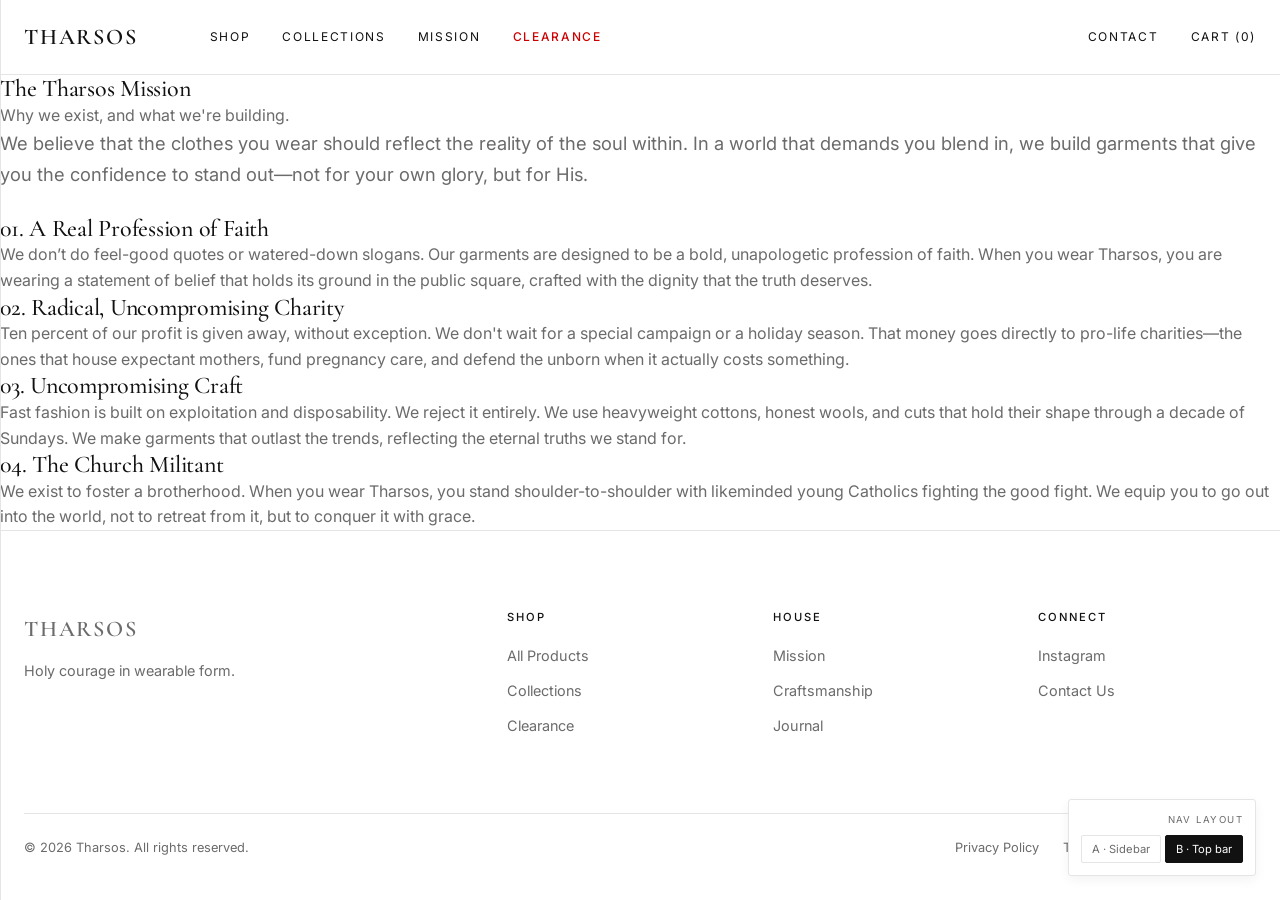
==== mission.html @ 46c60194 "Add mission.html with site mission content" ====
<!DOCTYPE html>
<html lang="en" data-layout="b">
<head>
  <meta charset="UTF-8">
  <meta name="viewport" content="width=device-width, initial-scale=1.0">
  <title>Our Mission — Tharsos</title>
  <meta name="description" content="Why we founded Tharsos: Real Catholic merch, radical charity, and uncompromising craft.">
  <link rel="preconnect" href="https://fonts.googleapis.com">
  <link rel="preconnect" href="https://fonts.gstatic.com" crossorigin>
  <link href="https://fonts.googleapis.com/css2?family=Cormorant+Garamond:ital,wght@0,400;0,500;0,600;1,400&family=Inter:wght@400;500&display=swap" rel="stylesheet">
  <link rel="stylesheet" href="style.css">
  <script>
    try {
      var saved = localStorage.getItem('layout');
      if (saved === 'a' || saved === 'b') document.documentElement.setAttribute('data-layout', saved);
    } catch (e) {}
  </script>
</head>
<body>

  <a href="#main" class="skip">Skip to content</a>

  <!-- HEADER -->
  <header class="header">
    <div class="header-inner">
      <button class="hamburger" id="hamburger" aria-label="Open navigation" aria-expanded="false" aria-controls="sidebar">
        <span></span><span></span><span></span>
      </button>

      <a href="index.html" class="wordmark">Tharsos</a>

      <nav class="topnav" aria-label="Primary">
        <a href="index.html#shop">Shop</a>
        <a href="#" class="wip-trigger">Collections</a>
        <a href="mission.html" class="active-nav">Mission</a>
        <a href="#" class="wip-trigger clearance">Clearance</a>
      </nav>

      <div class="header-right">
        <a href="#" class="wip-trigger">Contact</a>
        <a href="#" class="cart">Cart (<span id="cartCount">0</span>)</a>
      </div>
    </div>
  </header>

  <!-- OVERLAY & SIDEBAR -->
  <div class="overlay" id="overlay" aria-hidden="true"></div>
  <aside class="sidebar" id="sidebar" aria-hidden="true" aria-label="Site navigation">
    <div class="sidebar-head">
      <span class="wordmark">Tharsos</span>
      <button class="close" id="closeSidebar" aria-label="Close navigation">&times;</button>
    </div>
    <nav class="sidebar-nav" aria-label="Sidebar">
      <a href="index.html#shop">Shop</a>
      <a href="#" class="wip-trigger">Collections</a>
      <a href="mission.html">Mission</a>
      <a href="#" class="wip-trigger clearance">Clearance</a>
      <a href="#" class="wip-trigger">Contact</a>
    </nav>
    <p class="sidebar-tagline">Holy courage in wearable form. Garments for the Church Militant.</p>
  </aside>

  <!-- WIP BANNER -->
  <div class="wip-banner" id="wipBanner" aria-hidden="true">
    <div class="wip-content">
      <h2>Work in Progress</h2>
      <p>This section is currently under construction. Check back soon.</p>
      <button class="btn btn-ghost" id="closeWip">Return to site</button>
    </div>
  </div>

  <!-- MAIN CONTENT -->
  <main id="main">
    
    <!-- DISTINCT MISSION HERO -->
    <section class="mission-hero">
      <div class="mission-hero-inner">
        <h1 class="mission-title">The Tharsos Mission</h1>
        <p class="mission-subtitle">Why we exist, and what we're building.</p>
      </div>
    </section>

    <!-- VERTICAL VALUES FLOW -->
    <section class="mission-body">
      <div class="mission-content">
        
        <div class="mission-intro">
          <p class="lede">We believe that the clothes you wear should reflect the reality of the soul within. In a world that demands you blend in, we build garments that give you the confidence to stand out—not for your own glory, but for His.</p>
        </div>

        <div class="mission-item">
          <h2>01. A Real Profession of Faith</h2>
          <p>We don’t do feel-good quotes or watered-down slogans. Our garments are designed to be a bold, unapologetic profession of faith. When you wear Tharsos, you are wearing a statement of belief that holds its ground in the public square, crafted with the dignity that the truth deserves.</p>
        </div>

        <div class="mission-item">
          <h2>02. Radical, Uncompromising Charity</h2>
          <p>Ten percent of our profit is given away, without exception. We don't wait for a special campaign or a holiday season. That money goes directly to pro-life charities—the ones that house expectant mothers, fund pregnancy care, and defend the unborn when it actually costs something.</p>
        </div>

        <div class="mission-item">
          <h2>03. Uncompromising Craft</h2>
          <p>Fast fashion is built on exploitation and disposability. We reject it entirely. We use heavyweight cottons, honest wools, and cuts that hold their shape through a decade of Sundays. We make garments that outlast the trends, reflecting the eternal truths we stand for.</p>
        </div>

        <div class="mission-item">
          <h2>04. The Church Militant</h2>
          <p>We exist to foster a brotherhood. When you wear Tharsos, you stand shoulder-to-shoulder with likeminded young Catholics fighting the good fight. We equip you to go out into the world, not to retreat from it, but to conquer it with grace.</p>
        </div>

      </div>
    </section>

  </main>

  <!-- FOOTER -->
  <footer class="footer">
    <div class="footer-inner">
      <div class="footer-brand">
        <p class="wordmark">Tharsos</p>
        <p class="footer-tag">Holy courage in wearable form.</p>
      </div>
      <div>
        <h4>Shop</h4>
        <a href="index.html#shop">All Products</a>
        <a href="#" class="wip-trigger">Collections</a>
        <a href="#" class="wip-trigger clearance-text">Clearance</a>
      </div>
      <div>
        <h4>House</h4>
        <a href="mission.html">Mission</a>
        <a href="#" class="wip-trigger">Craftsmanship</a>
        <a href="#" class="wip-trigger">Journal</a>
      </div>
      <div>
        <h4>Connect</h4>
        <a href="#" class="wip-trigger">Instagram</a>
        <a href="#" class="wip-trigger">Contact Us</a>
      </div>
    </div>
    <div class="footer-bottom">
      <p>&copy; 2026 Tharsos. All rights reserved.</p>
      <div class="footer-legal">
        <a href="#" class="wip-trigger">Privacy Policy</a>
        <a href="#" class="wip-trigger">Terms of Service</a>
        <a href="#" class="wip-trigger">Impressum</a>
      </div>
    </div>
  </footer>

  <!-- LAYOUT TOGGLE -->
  <div class="toggle" role="group" aria-label="Preview navigation layout">
    <p class="toggle-label">Nav layout</p>
    <div class="toggle-btns">
      <button type="button" data-layout="a">A &middot; Sidebar</button>
      <button type="button" data-layout="b" class="active">B &middot; Top bar</button>
    </div>
  </div>

  <script src="script.js"></script>
</body>
</html>
---- style.css ----
/* =========================================================
   RESET + TOKENS
   ========================================================= */
*, *::before, *::after {
  box-sizing: border-box;
  margin: 0;
  padding: 0;
}

:root {
  --bg: #ffffff;
  --text: #111111;
  --muted: #6b6b6b;
  --border: #e5e5e5;
  --ph-bg: #f4f4f4;
  --ph-line: #d4d4d4;
  --red: #cc0000;
  --font-display: 'Cormorant Garamond', Georgia, serif;
  --font-body: 'Inter', -apple-system, BlinkMacSystemFont, 'Segoe UI', Roboto, sans-serif;
  --sidebar-width: 380px;
  --max-width: 1400px;
}

html {
  font-size: 16px;
  scroll-behavior: smooth;
}

body {
  font-family: var(--font-body);
  background: var(--bg);
  color: var(--text);
  line-height: 1.6;
  -webkit-font-smoothing: antialiased;
  overflow-x: hidden;
}

body.no-scroll {
  overflow: hidden;
}

a {
  color: inherit;
  text-decoration: none;
  transition: opacity 0.2s;
}
a:hover { opacity: 0.6; }

h1, h2, h3, h4 {
  font-family: var(--font-display);
  font-weight: 500;
  line-height: 1.15;
  letter-spacing: -0.01em;
}

p { color: var(--muted); }

.skip {
  position: absolute;
  top: -60px;
  left: 16px;
  background: #111;
  color: #fff;
  padding: 10px 16px;
  z-index: 999;
  transition: top 0.2s;
}
.skip:focus { top: 12px; }

/* =========================================================
   BUTTONS + UI
   ========================================================= */
.btn {
  display: inline-flex;
  align-items: center;
  justify-content: center;
  font-family: var(--font-body);
  font-size: 0.75rem;
  font-weight: 500;
  letter-spacing: 0.12em;
  text-transform: uppercase;
  padding: 14px 26px;
  border: 1px solid var(--text);
  background: transparent;
  color: var(--text);
  cursor: pointer;
  border-radius: 2px;
  transition: background 0.2s, color 0.2s;
}
.btn-solid {
  background: var(--text);
  color: var(--bg);
}
.btn-solid:hover {
  background: transparent;
  color: var(--text);
  opacity: 1;
}
.btn-ghost:hover {
  background: var(--text);
  color: var(--bg);
  opacity: 1;
}
.btn-full { width: 100%; }

.wordmark {
  font-family: var(--font-display);
  font-size: 1.4rem;
  font-weight: 600;
  letter-spacing: 0.08em;
  text-transform: uppercase;
}

.eyebrow {
  font-size: 0.7rem;
  letter-spacing: 0.22em;
  text-transform: uppercase;
  color: var(--muted);
  margin-bottom: 20px;
}

.clearance {
  color: var(--red) !important;
  font-weight: 500;
}
.clearance-text {
  color: var(--red);
}

/* =========================================================
   IMAGE PLACEHOLDERS
   ========================================================= */
.img-ph {
  position: relative;
  background-color: var(--ph-bg);
  border: 1px solid var(--ph-line);
  display: flex;
  align-items: center;
  justify-content: center;
  overflow: hidden;
  border-radius: 2px;
}
.img-ph::before {
  content: "";
  position: absolute;
  inset: 0;
  background-image:
    linear-gradient(to top right, transparent calc(50% - 1px), var(--ph-line) calc(50% - 1px), var(--ph-line) calc(50% + 1px), transparent calc(50% + 1px)),
    linear-gradient(to top left, transparent calc(50% - 1px), var(--ph-line) calc(50% - 1px), var(--ph-line) calc(50% + 1px), transparent calc(50% + 1px));
  pointer-events: none;
}
.img-ph span {
  position: relative;
  z-index: 1;
  background: var(--ph-bg);
  padding: 4px 10px;
  font-size: 0.7rem;
  letter-spacing: 0.18em;
  text-transform: uppercase;
  color: #999;
}
.img-ph-product {
  aspect-ratio: 3 / 4;
  width: 100%;
  margin-bottom: 22px;
}

/* =========================================================
   HEADER
   ========================================================= */
.header {
  position: sticky;
  top: 0;
  z-index: 50;
  background: rgba(255, 255, 255, 0.95);
  backdrop-filter: blur(8px);
  border-bottom: 1px solid var(--border);
}
.header-inner {
  max-width: var(--max-width);
  margin: 0 auto;
  height: 74px;
  padding: 0 24px;
  display: flex;
  align-items: center;
  gap: 24px;
}

.hamburger {
  display: flex;
  flex-direction: column;
  justify-content: space-between;
  width: 22px;
  height: 14px;
  background: none;
  border: none;
  cursor: pointer;
  padding: 0;
}
.hamburger span {
  display: block;
  height: 1px;
  width: 100%;
  background: var(--text);
  transition: transform 0.25s, opacity 0.25s;
}
.hamburger[aria-expanded="true"] span:nth-child(1) { transform: translateY(6.5px) rotate(45deg); }
.hamburger[aria-expanded="true"] span:nth-child(2) { opacity: 0; }
.hamburger[aria-expanded="true"] span:nth-child(3) { transform: translateY(-6.5px) rotate(-45deg); }

.topnav {
  display: none;
  gap: 32px;
  margin-left: 48px;
}
.topnav a {
  font-size: 0.75rem;
  letter-spacing: 0.14em;
  text-transform: uppercase;
}

.header-right {
  margin-left: auto;
  display: flex;
  align-items: center;
  gap: 32px;
}
.header-right a {
  font-size: 0.75rem;
  letter-spacing: 0.14em;
  text-transform: uppercase;
}

/* =========================================================
   SIDEBAR
   ========================================================= */
.overlay {
  position: fixed;
  inset: 0;
  background: rgba(0, 0, 0, 0.45);
  z-index: 90;
  opacity: 0;
  visibility: hidden;
  transition: opacity 0.3s ease, visibility 0.3s ease;
}
.overlay.open {
  opacity: 1;
  visibility: visible;
}

.sidebar {
  position: fixed;
  top: 0;
  left: 0;
  width: 100%;
  max-width: var(--sidebar-width);
  height: 100vh;
  background: var(--bg);
  z-index: 100;
  display: flex;
  flex-direction: column;
  padding: 32px 28px;
  transform: translateX(-100%);
  transition: transform 0.35s cubic-bezier(0.4, 0, 0.2, 1);
  box-shadow: 1px 0 0 var(--border);
}
.sidebar.open {
  transform: translateX(0);
}
.sidebar-head {
  display: flex;
  align-items: center;
  justify-content: space-between;
  margin-bottom: 56px;
}
.close {
  background: none;
  border: none;
  font-size: 2rem;
  line-height: 1;
  cursor: pointer;
  color: var(--text);
  padding: 0 4px;
}
.sidebar-nav {
  display: flex;
  flex-direction: column;
  gap: 22px;
}
.sidebar-nav a {
  font-family: var(--font-display);
  font-size: 1.9rem;
  font-weight: 500;
  text-transform: uppercase;
  letter-spacing: 0.02em;
  line-height: 1.1;
}
.sidebar-tagline {
  margin-top: auto;
  padding-top: 28px;
  border-top: 1px solid var(--border);
  font-size: 0.85rem;
  color: var(--muted);
}

/* =========================================================
   HERO / DICTIONARY
   ========================================================= */
.hero {
  max-width: var(--max-width);
  margin: 0 auto;
  padding: 100px 24px;
  display: flex;
  flex-direction: column;
  gap: 64px;
  align-items: center;
  text-align: center;
}
.hero-definition {
  max-width: 800px;
}
.brand-title {
  font-size: 5rem;
  letter-spacing: 0.05em;
  margin-bottom: 16px;
  text-transform: uppercase;
}
.dict-entry {
  font-family: var(--font-display);
  font-size: 1.25rem;
  color: var(--muted);
}
.dict-pronounce {
  font-family: var(--font-body);
  font-size: 0.85rem;
  letter-spacing: 0.05em;
  margin-bottom: 8px;
}
.dict-meaning {
  font-size: 1.4rem;
  color: var(--text);
  font-style: italic;
}
.hero-copy {
  max-width: 700px;
}
.lede {
  font-size: 1.15rem;
  line-height: 1.7;
  margin-bottom: 24px;
}

/* =========================================================
   VALUES GRID
   ========================================================= */
.values {
  background: #fafafa;
  border-top: 1px solid var(--border);
  border-bottom: 1px solid var(--border);
  padding: 100px 24px;
}
.values-grid {
  max-width: var(--max-width);
  margin: 0 auto;
  display: grid;
  grid-template-columns: 1fr;
  gap: 48px;
}
.value-card {
  border-top: 2px solid var(--text);
  padding-top: 24px;
}
.value-num {
  display: block;
  font-family: var(--font-body);
  font-size: 0.7rem;
  letter-spacing: 0.15em;
  color: var(--muted);
  margin-bottom: 12px;
}
.value-card h3 {
  font-size: 1.5rem;
  margin-bottom: 12px;
}
.value-card p {
  font-size: 0.95rem;
  line-height: 1.6;
}

/* =========================================================
   SHOP PREVIEW
   ========================================================= */
.shop {
  max-width: var(--max-width);
  margin: 0 auto;
  padding: 100px 24px;
}
.section-head {
  margin-bottom: 64px;
  text-align: center;
}
.section-head h2 {
  font-size: 2.5rem;
}
.grid {
  display: grid;
  grid-template-columns: 1fr;
  gap: 48px;
}
.product h3 {
  font-size: 1.3rem;
  margin-bottom: 8px;
}
.product .desc {
  font-size: 0.9rem;
  margin-bottom: 14px;
}
.product .price {
  font-size: 0.95rem;
  font-weight: 500;
  color: var(--text);
  margin-bottom: 18px;
}

/* =========================================================
   WIP BANNER
   ========================================================= */
.wip-banner {
  position: fixed;
  inset: 0;
  background: var(--bg);
  z-index: 300;
  display: flex;
  align-items: center;
  justify-content: center;
  opacity: 0;
  visibility: hidden;
  transition: opacity 0.3s, visibility 0.3s;
}
.wip-banner.open {
  opacity: 1;
  visibility: visible;
}
.wip-content {
  text-align: center;
  max-width: 500px;
  padding: 24px;
}
.wip-content h2 {
  font-size: 3rem;
  margin-bottom: 16px;
}
.wip-content p {
  font-size: 1.1rem;
  margin-bottom: 32px;
}

/* =========================================================
   FOOTER
   ========================================================= */
.footer {
  border-top: 1px solid var(--border);
  padding: 80px 24px 40px;
}
.footer-inner {
  max-width: var(--max-width);
  margin: 0 auto;
  display: grid;
  grid-template-columns: 1fr;
  gap: 48px;
  margin-bottom: 64px;
}
.footer h4 {
  font-family: var(--font-body);
  font-size: 0.7rem;
  font-weight: 500;
  letter-spacing: 0.18em;
  text-transform: uppercase;
  margin-bottom: 20px;
  color: var(--text);
}
.footer-inner a {
  display: block;
  font-size: 0.9rem;
  color: var(--muted);
  margin-bottom: 12px;
}
.footer-tag {
  font-size: 0.9rem;
  margin-top: 12px;
  max-width: 280px;
}
.footer-bottom {
  max-width: var(--max-width);
  margin: 0 auto;
  padding-top: 24px;
  border-top: 1px solid var(--border);
  display: flex;
  flex-direction: column;
  gap: 20px;
  font-size: 0.8rem;
  color: var(--muted);
}
.footer-legal {
  display: flex;
  flex-wrap: wrap;
  gap: 24px;
}

/* =========================================================
   LAYOUT TOGGLE
   ========================================================= */
.toggle {
  position: fixed;
  bottom: 24px;
  right: 24px;
  z-index: 200;
  background: var(--bg);
  border: 1px solid var(--border);
  border-radius: 3px;
  padding: 12px;
  display: flex;
  flex-direction: column;
  gap: 8px;
  align-items: flex-end;
  box-shadow: 0 4px 12px rgba(0,0,0,0.05);
}
.toggle-label {
  font-size: 0.6rem;
  letter-spacing: 0.15em;
  text-transform: uppercase;
  color: var(--muted);
  margin: 0;
}
.toggle-btns {
  display: flex;
  gap: 4px;
}
.toggle-btns button {
  font-family: var(--font-body);
  font-size: 0.7rem;
  padding: 6px 10px;
  background: transparent;
  border: 1px solid var(--border);
  color: var(--muted);
  cursor: pointer;
  border-radius: 2px;
  transition: all 0.2s;
}
.toggle-btns button.active {
  background: var(--text);
  color: var(--bg);
  border-color: var(--text);
}
.toggle-btns button:hover:not(.active) {
  border-color: var(--text);
  color: var(--text);
}

/* =========================================================
   LAYOUT A vs B (NAVIGATION BEHAVIOR)
   ========================================================= */
.hamburger { display: flex; }
.topnav { display: none; }

/* Layout B on desktop: Show top nav, hide hamburger */
@media (min-width: 768px) {
  html[data-layout="b"] .hamburger { display: none; }
  html[data-layout="b"] .topnav { display: flex; }
  html[data-layout="b"] .header-inner { justify-content: flex-start; }
}

/* Layout A on desktop: Hamburger remains visible */
@media (min-width: 768px) {
  html[data-layout="a"] .header-inner { justify-content: space-between; }
  html[data-layout="a"] .topnav { display: none; }
  html[data-layout="a"] .hamburger { display: flex; }
}

/* =========================================================
   RESPONSIVE
   ========================================================= */
@media (min-width: 768px) {
  .brand-title { font-size: 7rem; }
  .dict-meaning { font-size: 1.8rem; }
  
  .values-grid {
    grid-template-columns: 1fr 1fr;
    gap: 64px;
  }
  
  .grid {
    grid-template-columns: repeat(3, 1fr);
  }
  
  .footer-inner {
    grid-template-columns: 2fr 1fr 1fr 1fr;
  }
  .footer-bottom {
    flex-direction: row;
    justify-content: space-between;
    align-items: center;
  }
}

@media (min-width: 1024px) {
  .sidebar { max-width: 25vw; }
  .brand-title { font-size: 9rem; }
  .hero { padding: 140px 24px; }
}
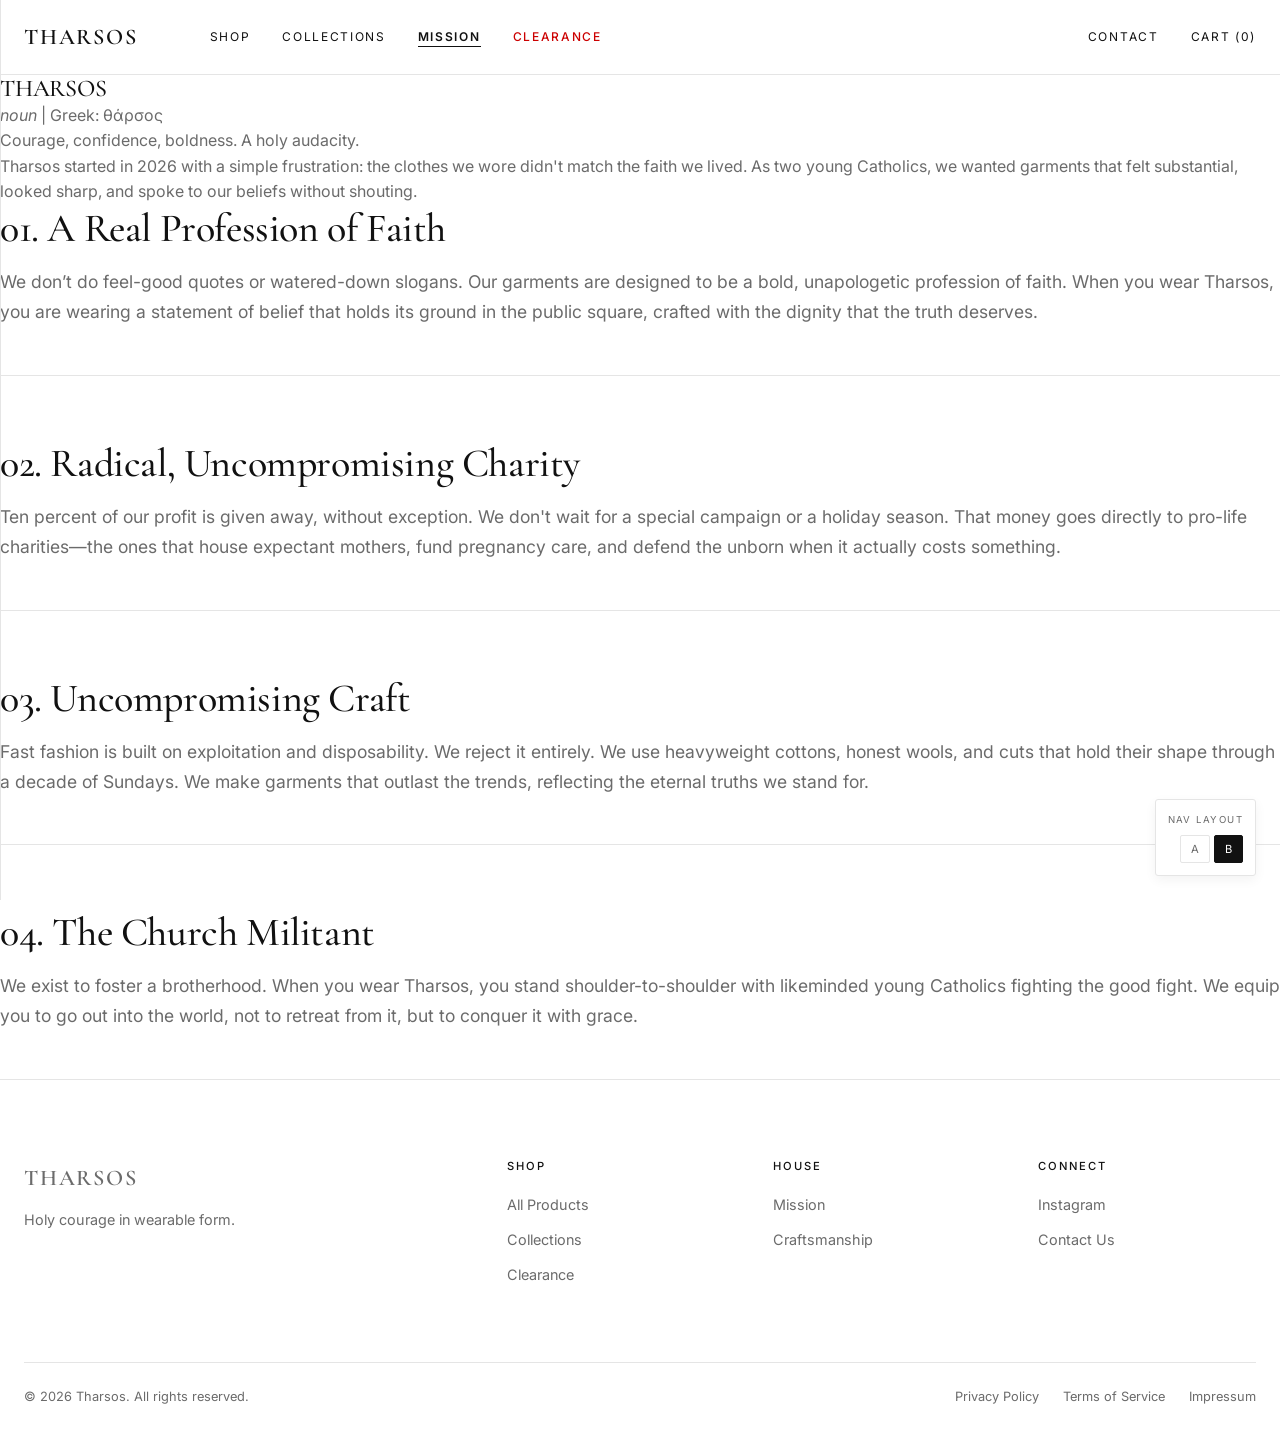
==== commit 9f9ebd5a: "Update mission.html for consistency and clarity" ====
--- a/mission.html
+++ b/mission.html
@@ -3,8 +3,7 @@
 <head>
   <meta charset="UTF-8">
   <meta name="viewport" content="width=device-width, initial-scale=1.0">
-  <title>Our Mission — Tharsos</title>
-  <meta name="description" content="Why we founded Tharsos: Real Catholic merch, radical charity, and uncompromising craft.">
+  <title>Mission — Tharsos</title>
   <link rel="preconnect" href="https://fonts.googleapis.com">
   <link rel="preconnect" href="https://fonts.gstatic.com" crossorigin>
   <link href="https://fonts.googleapis.com/css2?family=Cormorant+Garamond:ital,wght@0,400;0,500;0,600;1,400&family=Inter:wght@400;500&display=swap" rel="stylesheet">
@@ -18,76 +17,62 @@
 </head>
 <body>
 
-  <a href="#main" class="skip">Skip to content</a>
-
   <!-- HEADER -->
   <header class="header">
     <div class="header-inner">
-      <button class="hamburger" id="hamburger" aria-label="Open navigation" aria-expanded="false" aria-controls="sidebar">
+      <button class="hamburger" id="hamburger" aria-label="Open navigation" aria-expanded="false">
         <span></span><span></span><span></span>
       </button>
+      <a href="index.html" class="wordmark">THARSOS</a>
 
-      <a href="index.html" class="wordmark">Tharsos</a>
-
-      <nav class="topnav" aria-label="Primary">
-        <a href="index.html#shop">Shop</a>
-        <a href="#" class="wip-trigger">Collections</a>
-        <a href="mission.html" class="active-nav">Mission</a>
-        <a href="#" class="wip-trigger clearance">Clearance</a>
+      <nav class="topnav">
+        <a href="index.html">SHOP</a>
+        <a href="#" class="wip-trigger">COLLECTIONS</a>
+        <a href="mission.html" class="active-nav">MISSION</a>
+        <a href="#" class="wip-trigger clearance">CLEARANCE</a>
       </nav>
 
       <div class="header-right">
-        <a href="#" class="wip-trigger">Contact</a>
-        <a href="#" class="cart">Cart (<span id="cartCount">0</span>)</a>
+        <a href="#" class="wip-trigger">CONTACT</a>
+        <a href="#" class="cart">CART (0)</a>
       </div>
     </div>
   </header>
 
-  <!-- OVERLAY & SIDEBAR -->
-  <div class="overlay" id="overlay" aria-hidden="true"></div>
-  <aside class="sidebar" id="sidebar" aria-hidden="true" aria-label="Site navigation">
+  <!-- SIDEBAR -->
+  <div class="overlay" id="overlay"></div>
+  <aside class="sidebar" id="sidebar">
     <div class="sidebar-head">
-      <span class="wordmark">Tharsos</span>
-      <button class="close" id="closeSidebar" aria-label="Close navigation">&times;</button>
+      <span class="wordmark">THARSOS</span>
+      <button class="close" id="closeSidebar">&times;</button>
     </div>
-    <nav class="sidebar-nav" aria-label="Sidebar">
-      <a href="index.html#shop">Shop</a>
-      <a href="#" class="wip-trigger">Collections</a>
-      <a href="mission.html">Mission</a>
-      <a href="#" class="wip-trigger clearance">Clearance</a>
-      <a href="#" class="wip-trigger">Contact</a>
+    <nav class="sidebar-nav">
+      <a href="index.html">SHOP</a>
+      <a href="#" class="wip-trigger">COLLECTIONS</a>
+      <a href="mission.html">MISSION</a>
+      <a href="#" class="wip-trigger clearance">CLEARANCE</a>
+      <a href="#" class="wip-trigger">CONTACT</a>
     </nav>
-    <p class="sidebar-tagline">Holy courage in wearable form. Garments for the Church Militant.</p>
   </aside>
 
-  <!-- WIP BANNER -->
-  <div class="wip-banner" id="wipBanner" aria-hidden="true">
-    <div class="wip-content">
-      <h2>Work in Progress</h2>
-      <p>This section is currently under construction. Check back soon.</p>
-      <button class="btn btn-ghost" id="closeWip">Return to site</button>
-    </div>
-  </div>
-
   <!-- MAIN CONTENT -->
-  <main id="main">
-    
-    <!-- DISTINCT MISSION HERO -->
-    <section class="mission-hero">
-      <div class="mission-hero-inner">
-        <h1 class="mission-title">The Tharsos Mission</h1>
-        <p class="mission-subtitle">Why we exist, and what we're building.</p>
+  <main>
+    <!-- THE BLUE NOUN BANNER -->
+    <section class="noun-banner">
+      <h1 class="noun-title">THARSOS</h1>
+      <div class="noun-definition">
+        <p class="noun-grammar"><em>noun</em> | Greek: θάρσος</p>
+        <p class="noun-meaning">Courage, confidence, boldness. A holy audacity.</p>
       </div>
     </section>
 
-    <!-- VERTICAL VALUES FLOW -->
-    <section class="mission-body">
-      <div class="mission-content">
-        
-        <div class="mission-intro">
-          <p class="lede">We believe that the clothes you wear should reflect the reality of the soul within. In a world that demands you blend in, we build garments that give you the confidence to stand out—not for your own glory, but for His.</p>
-        </div>
+    <!-- MISSION CONTENT (Stacked) -->
+    <section class="mission-content-wrapper">
+      <div class="mission-intro">
+        <p>Tharsos started in 2026 with a simple frustration: the clothes we wore didn't match the faith we lived. As two young Catholics, we wanted garments that felt substantial, looked sharp, and spoke to our beliefs without shouting.</p>
+      </div>
 
+      <div class="mission-grid">
         <div class="mission-item">
           <h2>01. A Real Profession of Faith</h2>
           <p>We don’t do feel-good quotes or watered-down slogans. Our garments are designed to be a bold, unapologetic profession of faith. When you wear Tharsos, you are wearing a statement of belief that holds its ground in the public square, crafted with the dignity that the truth deserves.</p>
@@ -107,33 +92,30 @@
           <h2>04. The Church Militant</h2>
           <p>We exist to foster a brotherhood. When you wear Tharsos, you stand shoulder-to-shoulder with likeminded young Catholics fighting the good fight. We equip you to go out into the world, not to retreat from it, but to conquer it with grace.</p>
         </div>
-
       </div>
     </section>
-
   </main>
 
   <!-- FOOTER -->
   <footer class="footer">
     <div class="footer-inner">
       <div class="footer-brand">
-        <p class="wordmark">Tharsos</p>
+        <p class="wordmark">THARSOS</p>
         <p class="footer-tag">Holy courage in wearable form.</p>
       </div>
       <div>
-        <h4>Shop</h4>
-        <a href="index.html#shop">All Products</a>
+        <h4>SHOP</h4>
+        <a href="index.html">All Products</a>
         <a href="#" class="wip-trigger">Collections</a>
         <a href="#" class="wip-trigger clearance-text">Clearance</a>
       </div>
       <div>
-        <h4>House</h4>
+        <h4>HOUSE</h4>
         <a href="mission.html">Mission</a>
         <a href="#" class="wip-trigger">Craftsmanship</a>
-        <a href="#" class="wip-trigger">Journal</a>
       </div>
       <div>
-        <h4>Connect</h4>
+        <h4>CONNECT</h4>
         <a href="#" class="wip-trigger">Instagram</a>
         <a href="#" class="wip-trigger">Contact Us</a>
       </div>
@@ -148,12 +130,21 @@
     </div>
   </footer>
 
+  <!-- WIP BANNER -->
+  <div class="wip-banner" id="wipBanner">
+    <div class="wip-content">
+      <h2>Work in Progress</h2>
+      <p>This section is currently under construction. Check back soon.</p>
+      <button class="btn btn-ghost" id="closeWip">Return to site</button>
+    </div>
+  </div>
+
   <!-- LAYOUT TOGGLE -->
-  <div class="toggle" role="group" aria-label="Preview navigation layout">
+  <div class="toggle">
     <p class="toggle-label">Nav layout</p>
     <div class="toggle-btns">
-      <button type="button" data-layout="a">A &middot; Sidebar</button>
-      <button type="button" data-layout="b" class="active">B &middot; Top bar</button>
+      <button type="button" data-layout="a">A</button>
+      <button type="button" data-layout="b">B</button>
     </div>
   </div>
 
--- a/style.css
+++ b/style.css
@@ -15,6 +15,7 @@
   --ph-bg: #f4f4f4;
   --ph-line: #d4d4d4;
   --red: #cc0000;
+  --navy: #1a2b4c; /* Distinct Mission Color */
   --font-display: 'Cormorant Garamond', Georgia, serif;
   --font-body: 'Inter', -apple-system, BlinkMacSystemFont, 'Segoe UI', Roboto, sans-serif;
   --sidebar-width: 380px;
@@ -127,6 +128,11 @@
   color: var(--red);
 }
 
+.active-nav {
+  font-weight: 600;
+  border-bottom: 1px solid var(--text);
+}
+
 /* =========================================================
    IMAGE PLACEHOLDERS
    ========================================================= */
@@ -172,8 +178,7 @@
   position: sticky;
   top: 0;
   z-index: 50;
-  background: rgba(255, 255, 255, 0.95);
-  backdrop-filter: blur(8px);
+  background: rgba(255, 255, 255, 0.98);
   border-bottom: 1px solid var(--border);
 }
 .header-inner {
@@ -243,10 +248,7 @@
   visibility: hidden;
   transition: opacity 0.3s ease, visibility 0.3s ease;
 }
-.overlay.open {
-  opacity: 1;
-  visibility: visible;
-}
+.overlay.open { opacity: 1; visibility: visible; }
 
 .sidebar {
   position: fixed;
@@ -264,9 +266,7 @@
   transition: transform 0.35s cubic-bezier(0.4, 0, 0.2, 1);
   box-shadow: 1px 0 0 var(--border);
 }
-.sidebar.open {
-  transform: translateX(0);
-}
+.sidebar.open { transform: translateX(0); }
 .sidebar-head {
   display: flex;
   align-items: center;
@@ -304,7 +304,7 @@
 }
 
 /* =========================================================
-   HERO / DICTIONARY
+   HERO (HOME PAGE)
    ========================================================= */
 .hero {
   max-width: var(--max-width);
@@ -316,9 +316,7 @@
   align-items: center;
   text-align: center;
 }
-.hero-definition {
-  max-width: 800px;
-}
+.hero-definition { max-width: 800px; }
 .brand-title {
   font-size: 5rem;
   letter-spacing: 0.05em;
@@ -341,9 +339,7 @@
   color: var(--text);
   font-style: italic;
 }
-.hero-copy {
-  max-width: 700px;
-}
+.hero-copy { max-width: 700px; }
 .lede {
   font-size: 1.15rem;
   line-height: 1.7;
@@ -351,40 +347,62 @@
 }
 
 /* =========================================================
-   VALUES GRID
-   ========================================================= */
-.values {
-  background: #fafafa;
-  border-top: 1px solid var(--border);
+   MISSION PAGE (DISTINCT)
+   ========================================================= */
+.mission-hero {
+  background-color: var(--navy);
+  color: #fff;
+  padding: 120px 24px 100px; /* Tall block as requested */
+  text-align: center;
+  display: flex;
+  justify-content: center;
+  align-items: center;
+}
+.mission-hero-inner {
+  max-width: 800px;
+}
+.mission-title {
+  font-size: 4rem;
+  color: #fff;
+  margin-bottom: 16px;
+}
+.mission-subtitle {
+  font-size: 1.2rem;
+  color: rgba(255, 255, 255, 0.7);
+  letter-spacing: 0.05em;
+  text-transform: uppercase;
+  font-size: 0.85rem;
+}
+
+.mission-body {
+  max-width: 800px;
+  margin: 0 auto;
+  padding: 100px 24px;
+}
+.mission-intro .lede {
+  font-size: 1.35rem;
+  color: var(--text);
+  line-height: 1.6;
+  margin-bottom: 64px;
+  text-align: center;
+}
+
+.mission-item {
+  margin-bottom: 64px;
+  padding-bottom: 48px;
   border-bottom: 1px solid var(--border);
-  padding: 100px 24px;
-}
-.values-grid {
-  max-width: var(--max-width);
-  margin: 0 auto;
-  display: grid;
-  grid-template-columns: 1fr;
-  gap: 48px;
-}
-.value-card {
-  border-top: 2px solid var(--text);
-  padding-top: 24px;
-}
-.value-num {
-  display: block;
-  font-family: var(--font-body);
-  font-size: 0.7rem;
-  letter-spacing: 0.15em;
-  color: var(--muted);
-  margin-bottom: 12px;
-}
-.value-card h3 {
-  font-size: 1.5rem;
-  margin-bottom: 12px;
-}
-.value-card p {
-  font-size: 0.95rem;
-  line-height: 1.6;
+}
+.mission-item:last-child {
+  border-bottom: none;
+  margin-bottom: 0;
+}
+.mission-item h2 {
+  font-size: 2rem;
+  margin-bottom: 16px;
+}
+.mission-item p {
+  font-size: 1.1rem;
+  line-height: 1.7;
 }
 
 /* =========================================================
@@ -399,9 +417,7 @@
   margin-bottom: 64px;
   text-align: center;
 }
-.section-head h2 {
-  font-size: 2.5rem;
-}
+.section-head h2 { font-size: 2.5rem; }
 .grid {
   display: grid;
   grid-template-columns: 1fr;
@@ -437,23 +453,14 @@
   visibility: hidden;
   transition: opacity 0.3s, visibility 0.3s;
 }
-.wip-banner.open {
-  opacity: 1;
-  visibility: visible;
-}
+.wip-banner.open { opacity: 1; visibility: visible; }
 .wip-content {
   text-align: center;
   max-width: 500px;
   padding: 24px;
 }
-.wip-content h2 {
-  font-size: 3rem;
-  margin-bottom: 16px;
-}
-.wip-content p {
-  font-size: 1.1rem;
-  margin-bottom: 32px;
-}
+.wip-content h2 { font-size: 3rem; margin-bottom: 16px; }
+.wip-content p { font-size: 1.1rem; margin-bottom: 32px; }
 
 /* =========================================================
    FOOTER
@@ -501,11 +508,7 @@
   font-size: 0.8rem;
   color: var(--muted);
 }
-.footer-legal {
-  display: flex;
-  flex-wrap: wrap;
-  gap: 24px;
-}
+.footer-legal { display: flex; flex-wrap: wrap; gap: 24px; }
 
 /* =========================================================
    LAYOUT TOGGLE
@@ -532,10 +535,7 @@
   color: var(--muted);
   margin: 0;
 }
-.toggle-btns {
-  display: flex;
-  gap: 4px;
-}
+.toggle-btns { display: flex; gap: 4px; }
 .toggle-btns button {
   font-family: var(--font-body);
   font-size: 0.7rem;
@@ -563,15 +563,10 @@
 .hamburger { display: flex; }
 .topnav { display: none; }
 
-/* Layout B on desktop: Show top nav, hide hamburger */
 @media (min-width: 768px) {
   html[data-layout="b"] .hamburger { display: none; }
   html[data-layout="b"] .topnav { display: flex; }
   html[data-layout="b"] .header-inner { justify-content: flex-start; }
-}
-
-/* Layout A on desktop: Hamburger remains visible */
-@media (min-width: 768px) {
   html[data-layout="a"] .header-inner { justify-content: space-between; }
   html[data-layout="a"] .topnav { display: none; }
   html[data-layout="a"] .hamburger { display: flex; }
@@ -583,28 +578,18 @@
 @media (min-width: 768px) {
   .brand-title { font-size: 7rem; }
   .dict-meaning { font-size: 1.8rem; }
+  .grid { grid-template-columns: repeat(3, 1fr); }
+  .footer-inner { grid-template-columns: 2fr 1fr 1fr 1fr; }
+  .footer-bottom { flex-direction: row; justify-content: space-between; align-items: center; }
   
-  .values-grid {
-    grid-template-columns: 1fr 1fr;
-    gap: 64px;
-  }
-  
-  .grid {
-    grid-template-columns: repeat(3, 1fr);
-  }
-  
-  .footer-inner {
-    grid-template-columns: 2fr 1fr 1fr 1fr;
-  }
-  .footer-bottom {
-    flex-direction: row;
-    justify-content: space-between;
-    align-items: center;
-  }
+  .mission-title { font-size: 5.5rem; }
+  .mission-item h2 { font-size: 2.5rem; }
 }
 
 @media (min-width: 1024px) {
   .sidebar { max-width: 25vw; }
   .brand-title { font-size: 9rem; }
   .hero { padding: 140px 24px; }
-}
+  .mission-hero { padding: 160px 24px 140px; }
+  .mission-title { font-size: 6.5rem; }
+}
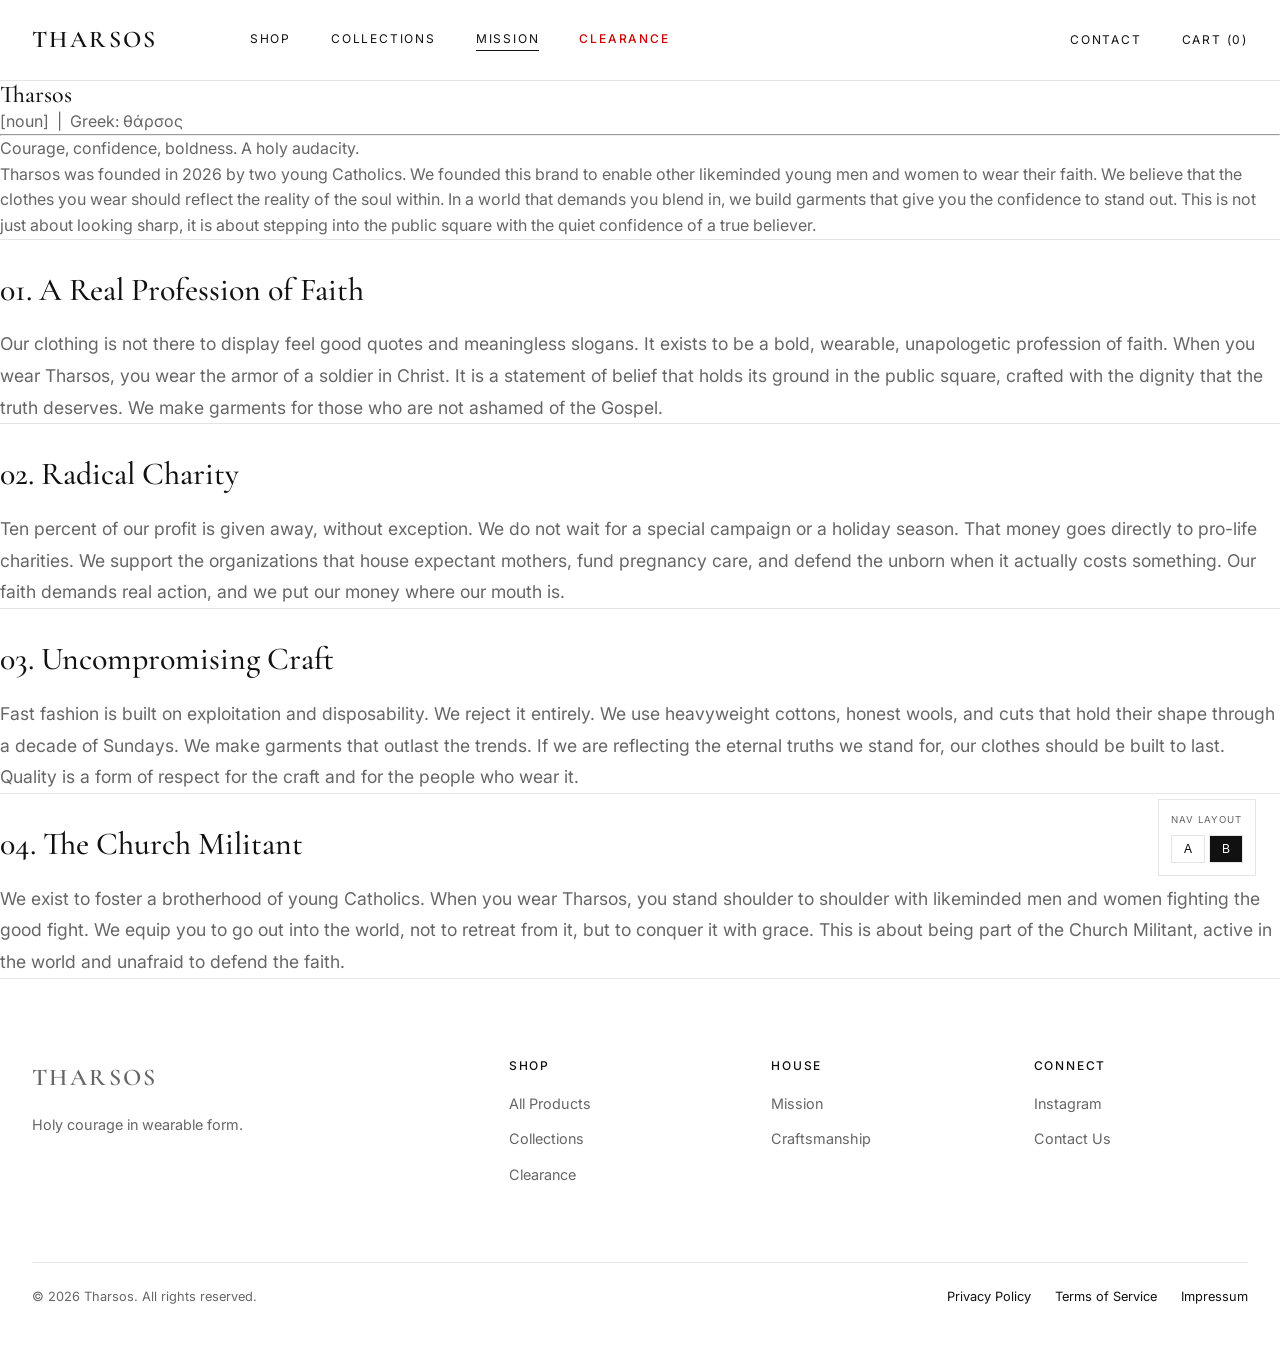
==== commit 09b7ef54: "Revise mission section and update stylesheet link Updated mission content and improved wording for c" ====
--- a/mission.html
+++ b/mission.html
@@ -7,7 +7,9 @@
   <link rel="preconnect" href="https://fonts.googleapis.com">
   <link rel="preconnect" href="https://fonts.gstatic.com" crossorigin>
   <link href="https://fonts.googleapis.com/css2?family=Cormorant+Garamond:ital,wght@0,400;0,500;0,600;1,400&family=Inter:wght@400;500&display=swap" rel="stylesheet">
-  <link rel="stylesheet" href="style.css">
+  
+  <link rel="stylesheet" href="style.css?v=3">
+  
   <script>
     try {
       var saved = localStorage.getItem('layout');
@@ -20,7 +22,7 @@
   <!-- HEADER -->
   <header class="header">
     <div class="header-inner">
-      <button class="hamburger" id="hamburger" aria-label="Open navigation" aria-expanded="false">
+      <button class="hamburger" id="hamburger" aria-label="Open navigation">
         <span></span><span></span><span></span>
       </button>
       <a href="index.html" class="wordmark">THARSOS</a>
@@ -57,41 +59,45 @@
 
   <!-- MAIN CONTENT -->
   <main>
-    <!-- THE BLUE NOUN BANNER -->
-    <section class="noun-banner">
-      <h1 class="noun-title">THARSOS</h1>
-      <div class="noun-definition">
-        <p class="noun-grammar"><em>noun</em> | Greek: θάρσος</p>
-        <p class="noun-meaning">Courage, confidence, boldness. A holy audacity.</p>
+    
+    <!-- THE DICTIONARY BANNER -->
+    <section class="dictionary-banner">
+      <div class="dict-inner">
+        <h1 class="dict-word">Tharsos</h1>
+        <p class="dict-pronounce">[noun] &nbsp;|&nbsp; Greek: θάρσος</p>
+        <hr class="dict-line">
+        <p class="dict-definition">Courage, confidence, boldness. A holy audacity.</p>
       </div>
     </section>
 
-    <!-- MISSION CONTENT (Stacked) -->
-    <section class="mission-content-wrapper">
-      <div class="mission-intro">
-        <p>Tharsos started in 2026 with a simple frustration: the clothes we wore didn't match the faith we lived. As two young Catholics, we wanted garments that felt substantial, looked sharp, and spoke to our beliefs without shouting.</p>
-      </div>
+    <!-- MISSION CONTENT -->
+    <section class="mission-text">
+      <div class="mission-inner">
+        
+        <p class="mission-intro">
+          Tharsos was founded in 2026 by two young Catholics. We founded this brand to enable other likeminded young men and women to wear their faith. We believe that the clothes you wear should reflect the reality of the soul within. In a world that demands you blend in, we build garments that give you the confidence to stand out. This is not just about looking sharp, it is about stepping into the public square with the quiet confidence of a true believer.
+        </p>
 
-      <div class="mission-grid">
         <div class="mission-item">
           <h2>01. A Real Profession of Faith</h2>
-          <p>We don’t do feel-good quotes or watered-down slogans. Our garments are designed to be a bold, unapologetic profession of faith. When you wear Tharsos, you are wearing a statement of belief that holds its ground in the public square, crafted with the dignity that the truth deserves.</p>
+          <p>Our clothing is not there to display feel good quotes and meaningless slogans. It exists to be a bold, wearable, unapologetic profession of faith. When you wear Tharsos, you wear the armor of a soldier in Christ. It is a statement of belief that holds its ground in the public square, crafted with the dignity that the truth deserves. We make garments for those who are not ashamed of the Gospel.</p>
         </div>
 
         <div class="mission-item">
-          <h2>02. Radical, Uncompromising Charity</h2>
-          <p>Ten percent of our profit is given away, without exception. We don't wait for a special campaign or a holiday season. That money goes directly to pro-life charities—the ones that house expectant mothers, fund pregnancy care, and defend the unborn when it actually costs something.</p>
+          <h2>02. Radical Charity</h2>
+          <p>Ten percent of our profit is given away, without exception. We do not wait for a special campaign or a holiday season. That money goes directly to pro-life charities. We support the organizations that house expectant mothers, fund pregnancy care, and defend the unborn when it actually costs something. Our faith demands real action, and we put our money where our mouth is.</p>
         </div>
 
         <div class="mission-item">
           <h2>03. Uncompromising Craft</h2>
-          <p>Fast fashion is built on exploitation and disposability. We reject it entirely. We use heavyweight cottons, honest wools, and cuts that hold their shape through a decade of Sundays. We make garments that outlast the trends, reflecting the eternal truths we stand for.</p>
+          <p>Fast fashion is built on exploitation and disposability. We reject it entirely. We use heavyweight cottons, honest wools, and cuts that hold their shape through a decade of Sundays. We make garments that outlast the trends. If we are reflecting the eternal truths we stand for, our clothes should be built to last. Quality is a form of respect for the craft and for the people who wear it.</p>
         </div>
 
         <div class="mission-item">
           <h2>04. The Church Militant</h2>
-          <p>We exist to foster a brotherhood. When you wear Tharsos, you stand shoulder-to-shoulder with likeminded young Catholics fighting the good fight. We equip you to go out into the world, not to retreat from it, but to conquer it with grace.</p>
+          <p>We exist to foster a brotherhood of young Catholics. When you wear Tharsos, you stand shoulder to shoulder with likeminded men and women fighting the good fight. We equip you to go out into the world, not to retreat from it, but to conquer it with grace. This is about being part of the Church Militant, active in the world and unafraid to defend the faith.</p>
         </div>
+
       </div>
     </section>
   </main>
--- a/style.css
+++ b/style.css
@@ -1,5 +1,5 @@
 /* =========================================================
-   RESET + TOKENS
+   RESET + VARIABLES
    ========================================================= */
 *, *::before, *::after {
   box-sizing: border-box;
@@ -10,21 +10,15 @@
 :root {
   --bg: #ffffff;
   --text: #111111;
-  --muted: #6b6b6b;
+  --muted: #666666;
   --border: #e5e5e5;
-  --ph-bg: #f4f4f4;
-  --ph-line: #d4d4d4;
-  --red: #cc0000;
-  --navy: #1a2b4c; /* Distinct Mission Color */
+  --ph-bg: #f0f0f0;
+  --ph-line: #d0d0d0;
+  --red: #c00;
+  --navy: #14213d; /* The distinct mission color */
   --font-display: 'Cormorant Garamond', Georgia, serif;
-  --font-body: 'Inter', -apple-system, BlinkMacSystemFont, 'Segoe UI', Roboto, sans-serif;
-  --sidebar-width: 380px;
+  --font-body: 'Inter', -apple-system, BlinkMacSystemFont, sans-serif;
   --max-width: 1400px;
-}
-
-html {
-  font-size: 16px;
-  scroll-behavior: smooth;
 }
 
 body {
@@ -36,40 +30,21 @@
   overflow-x: hidden;
 }
 
-body.no-scroll {
-  overflow: hidden;
-}
-
-a {
-  color: inherit;
-  text-decoration: none;
-  transition: opacity 0.2s;
-}
-a:hover { opacity: 0.6; }
+body.no-scroll { overflow: hidden; }
+
+a { color: inherit; text-decoration: none; transition: opacity 0.2s; }
+a:hover { opacity: 0.7; }
 
 h1, h2, h3, h4 {
   font-family: var(--font-display);
   font-weight: 500;
   line-height: 1.15;
-  letter-spacing: -0.01em;
 }
 
 p { color: var(--muted); }
 
-.skip {
-  position: absolute;
-  top: -60px;
-  left: 16px;
-  background: #111;
-  color: #fff;
-  padding: 10px 16px;
-  z-index: 999;
-  transition: top 0.2s;
-}
-.skip:focus { top: 12px; }
-
-/* =========================================================
-   BUTTONS + UI
+/* =========================================================
+   BUTTONS & UTILS
    ========================================================= */
 .btn {
   display: inline-flex;
@@ -78,63 +53,36 @@
   font-family: var(--font-body);
   font-size: 0.75rem;
   font-weight: 500;
-  letter-spacing: 0.12em;
+  letter-spacing: 0.15em;
   text-transform: uppercase;
-  padding: 14px 26px;
+  padding: 16px 32px;
   border: 1px solid var(--text);
   background: transparent;
   color: var(--text);
   cursor: pointer;
-  border-radius: 2px;
-  transition: background 0.2s, color 0.2s;
-}
-.btn-solid {
-  background: var(--text);
-  color: var(--bg);
-}
-.btn-solid:hover {
-  background: transparent;
-  color: var(--text);
-  opacity: 1;
-}
-.btn-ghost:hover {
-  background: var(--text);
-  color: var(--bg);
-  opacity: 1;
-}
+  border-radius: 0;
+  transition: all 0.2s;
+}
+.btn-solid { background: var(--text); color: #fff; }
+.btn-solid:hover { background: #333; }
+.btn-ghost { border-color: var(--border); color: var(--text); }
+.btn-ghost:hover { border-color: var(--text); }
 .btn-full { width: 100%; }
 
 .wordmark {
   font-family: var(--font-display);
-  font-size: 1.4rem;
+  font-size: 1.5rem;
   font-weight: 600;
-  letter-spacing: 0.08em;
+  letter-spacing: 0.1em;
   text-transform: uppercase;
 }
 
-.eyebrow {
-  font-size: 0.7rem;
-  letter-spacing: 0.22em;
-  text-transform: uppercase;
-  color: var(--muted);
-  margin-bottom: 20px;
-}
-
-.clearance {
-  color: var(--red) !important;
-  font-weight: 500;
-}
-.clearance-text {
-  color: var(--red);
-}
-
-.active-nav {
-  font-weight: 600;
-  border-bottom: 1px solid var(--text);
-}
-
-/* =========================================================
-   IMAGE PLACEHOLDERS
+.clearance { color: var(--red) !important; font-weight: 500; }
+.clearance-text { color: var(--red); }
+.active-nav { border-bottom: 1px solid var(--text); padding-bottom: 2px; }
+
+/* =========================================================
+   IMAGE PLACEHOLDERS (The "X" pattern)
    ========================================================= */
 .img-ph {
   position: relative;
@@ -144,7 +92,6 @@
   align-items: center;
   justify-content: center;
   overflow: hidden;
-  border-radius: 2px;
 }
 .img-ph::before {
   content: "";
@@ -159,17 +106,13 @@
   position: relative;
   z-index: 1;
   background: var(--ph-bg);
-  padding: 4px 10px;
-  font-size: 0.7rem;
-  letter-spacing: 0.18em;
+  padding: 6px 12px;
+  font-size: 0.75rem;
+  letter-spacing: 0.15em;
   text-transform: uppercase;
-  color: #999;
-}
-.img-ph-product {
-  aspect-ratio: 3 / 4;
-  width: 100%;
-  margin-bottom: 22px;
-}
+  color: #888;
+}
+.img-ph-product { aspect-ratio: 3 / 4; width: 100%; margin-bottom: 24px; }
 
 /* =========================================================
    HEADER
@@ -178,418 +121,240 @@
   position: sticky;
   top: 0;
   z-index: 50;
-  background: rgba(255, 255, 255, 0.98);
+  background: var(--bg);
   border-bottom: 1px solid var(--border);
 }
 .header-inner {
   max-width: var(--max-width);
   margin: 0 auto;
-  height: 74px;
-  padding: 0 24px;
-  display: flex;
-  align-items: center;
-  gap: 24px;
+  height: 80px;
+  padding: 0 32px;
+  display: flex;
+  align-items: center;
+  gap: 32px;
 }
 
 .hamburger {
   display: flex;
   flex-direction: column;
   justify-content: space-between;
-  width: 22px;
-  height: 14px;
+  width: 24px;
+  height: 16px;
   background: none;
   border: none;
   cursor: pointer;
-  padding: 0;
-}
-.hamburger span {
-  display: block;
-  height: 1px;
+}
+.hamburger span { display: block; height: 1px; width: 100%; background: var(--text); }
+
+.topnav { display: none; gap: 40px; margin-left: 60px; }
+.topnav a { font-size: 0.75rem; letter-spacing: 0.15em; text-transform: uppercase; }
+
+.header-right { margin-left: auto; display: flex; align-items: center; gap: 40px; }
+.header-right a { font-size: 0.75rem; letter-spacing: 0.15em; text-transform: uppercase; }
+
+/* =========================================================
+   SIDEBAR
+   ========================================================= */
+.overlay {
+  position: fixed; inset: 0; background: rgba(0,0,0,0.5); z-index: 90;
+  opacity: 0; visibility: hidden; transition: all 0.3s;
+}
+.overlay.open { opacity: 1; visibility: visible; }
+
+.sidebar {
+  position: fixed; top: 0; left: 0; width: 100%; max-width: 400px; height: 100vh;
+  background: var(--bg); z-index: 100; padding: 40px 32px;
+  transform: translateX(-100%); transition: transform 0.4s cubic-bezier(0.4, 0, 0.2, 1);
+  display: flex; flex-direction: column;
+}
+.sidebar.open { transform: translateX(0); }
+.sidebar-head { display: flex; justify-content: space-between; align-items: center; margin-bottom: 60px; }
+.close { background: none; border: none; font-size: 2.5rem; cursor: pointer; }
+.sidebar-nav { display: flex; flex-direction: column; gap: 24px; }
+.sidebar-nav a { font-family: var(--font-display); font-size: 2.5rem; text-transform: uppercase; }
+
+/* =========================================================
+   SHOP PAGE - HERO BANNER
+   ========================================================= */
+.shop-hero {
+  position: relative;
   width: 100%;
-  background: var(--text);
-  transition: transform 0.25s, opacity 0.25s;
-}
-.hamburger[aria-expanded="true"] span:nth-child(1) { transform: translateY(6.5px) rotate(45deg); }
-.hamburger[aria-expanded="true"] span:nth-child(2) { opacity: 0; }
-.hamburger[aria-expanded="true"] span:nth-child(3) { transform: translateY(-6.5px) rotate(-45deg); }
-
-.topnav {
-  display: none;
-  gap: 32px;
-  margin-left: 48px;
-}
-.topnav a {
-  font-size: 0.75rem;
-  letter-spacing: 0.14em;
-  text-transform: uppercase;
-}
-
-.header-right {
-  margin-left: auto;
-  display: flex;
-  align-items: center;
-  gap: 32px;
-}
-.header-right a {
-  font-size: 0.75rem;
-  letter-spacing: 0.14em;
-  text-transform: uppercase;
-}
-
-/* =========================================================
-   SIDEBAR
-   ========================================================= */
-.overlay {
-  position: fixed;
+  height: 70vh; /* Massive visual block */
+  min-height: 500px;
+  display: flex;
+  align-items: center;
+}
+.shop-hero-bg {
+  position: absolute;
   inset: 0;
-  background: rgba(0, 0, 0, 0.45);
-  z-index: 90;
-  opacity: 0;
-  visibility: hidden;
-  transition: opacity 0.3s ease, visibility 0.3s ease;
-}
-.overlay.open { opacity: 1; visibility: visible; }
-
-.sidebar {
-  position: fixed;
-  top: 0;
-  left: 0;
-  width: 100%;
-  max-width: var(--sidebar-width);
-  height: 100vh;
-  background: var(--bg);
-  z-index: 100;
-  display: flex;
-  flex-direction: column;
-  padding: 32px 28px;
-  transform: translateX(-100%);
-  transition: transform 0.35s cubic-bezier(0.4, 0, 0.2, 1);
-  box-shadow: 1px 0 0 var(--border);
-}
-.sidebar.open { transform: translateX(0); }
-.sidebar-head {
-  display: flex;
-  align-items: center;
-  justify-content: space-between;
-  margin-bottom: 56px;
-}
-.close {
-  background: none;
+  z-index: 1;
   border: none;
-  font-size: 2rem;
-  line-height: 1;
-  cursor: pointer;
-  color: var(--text);
-  padding: 0 4px;
-}
-.sidebar-nav {
-  display: flex;
-  flex-direction: column;
-  gap: 22px;
-}
-.sidebar-nav a {
-  font-family: var(--font-display);
-  font-size: 1.9rem;
-  font-weight: 500;
-  text-transform: uppercase;
-  letter-spacing: 0.02em;
-  line-height: 1.1;
-}
-.sidebar-tagline {
-  margin-top: auto;
-  padding-top: 28px;
-  border-top: 1px solid var(--border);
-  font-size: 0.85rem;
-  color: var(--muted);
-}
-
-/* =========================================================
-   HERO (HOME PAGE)
-   ========================================================= */
-.hero {
+}
+.shop-hero-content {
+  position: relative;
+  z-index: 2;
   max-width: var(--max-width);
   margin: 0 auto;
-  padding: 100px 24px;
+  width: 100%;
+  padding: 0 32px;
+}
+.shop-hero-content h1 {
+  font-size: 4rem;
+  margin-bottom: 16px;
+  text-shadow: 0 2px 10px rgba(255,255,255,0.8);
+}
+.shop-hero-content p {
+  font-size: 1.2rem;
+  color: var(--text);
+  margin-bottom: 32px;
+}
+
+/* =========================================================
+   BESTSELLERS GRID
+   ========================================================= */
+.bestsellers {
+  max-width: var(--max-width);
+  margin: 0 auto;
+  padding: 100px 32px;
+}
+.section-head { margin-bottom: 48px; text-align: center; }
+.section-head h2 { font-size: 2.5rem; }
+.grid { display: grid; grid-template-columns: 1fr; gap: 48px; }
+
+.product h3 { font-size: 1.2rem; margin-bottom: 8px; text-transform: uppercase; letter-spacing: 0.05em; font-family: var(--font-body); font-weight: 500; }
+.product .desc { font-size: 0.9rem; margin-bottom: 12px; }
+.product .price { font-size: 1rem; font-weight: 500; color: var(--text); margin-bottom: 20px; }
+
+/* =========================================================
+   MISSION PAGE - NOUN BANNER (THE BLUE BLOCK)
+   ========================================================= */
+.noun-banner {
+  background-color: var(--navy);
+  color: #ffffff;
+  width: 100%;
+  padding: 120px 32px;
+  text-align: center;
   display: flex;
   flex-direction: column;
-  gap: 64px;
-  align-items: center;
+  align-items: center;
+  justify-content: center;
+}
+.noun-title {
+  font-size: 6rem;
+  letter-spacing: 0.1em;
+  margin-bottom: 24px;
+  line-height: 1;
+  color: #fff;
+}
+.noun-grammar {
+  font-family: var(--font-body);
+  font-size: 0.9rem;
+  letter-spacing: 0.1em;
+  color: rgba(255,255,255,0.7);
+  margin-bottom: 12px;
+}
+.noun-meaning {
+  font-family: var(--font-display);
+  font-size: 2rem;
+  font-style: italic;
+  color: #fff;
+}
+
+/* MISSION PAGE - CONTENT */
+.mission-content-wrapper {
+  max-width: 900px;
+  margin: 0 auto;
+  padding: 100px 32px;
+}
+.mission-intro p {
+  font-family: var(--font-display);
+  font-size: 1.8rem;
+  line-height: 1.5;
+  color: var(--text);
+  margin-bottom: 80px;
   text-align: center;
 }
-.hero-definition { max-width: 800px; }
-.brand-title {
-  font-size: 5rem;
-  letter-spacing: 0.05em;
-  margin-bottom: 16px;
-  text-transform: uppercase;
-}
-.dict-entry {
-  font-family: var(--font-display);
-  font-size: 1.25rem;
-  color: var(--muted);
-}
-.dict-pronounce {
-  font-family: var(--font-body);
-  font-size: 0.85rem;
-  letter-spacing: 0.05em;
-  margin-bottom: 8px;
-}
-.dict-meaning {
-  font-size: 1.4rem;
-  color: var(--text);
-  font-style: italic;
-}
-.hero-copy { max-width: 700px; }
-.lede {
-  font-size: 1.15rem;
-  line-height: 1.7;
-  margin-bottom: 24px;
-}
-
-/* =========================================================
-   MISSION PAGE (DISTINCT)
-   ========================================================= */
-.mission-hero {
-  background-color: var(--navy);
-  color: #fff;
-  padding: 120px 24px 100px; /* Tall block as requested */
-  text-align: center;
-  display: flex;
-  justify-content: center;
-  align-items: center;
-}
-.mission-hero-inner {
-  max-width: 800px;
-}
-.mission-title {
-  font-size: 4rem;
-  color: #fff;
-  margin-bottom: 16px;
-}
-.mission-subtitle {
-  font-size: 1.2rem;
-  color: rgba(255, 255, 255, 0.7);
-  letter-spacing: 0.05em;
-  text-transform: uppercase;
-  font-size: 0.85rem;
-}
-
-.mission-body {
-  max-width: 800px;
-  margin: 0 auto;
-  padding: 100px 24px;
-}
-.mission-intro .lede {
-  font-size: 1.35rem;
-  color: var(--text);
-  line-height: 1.6;
-  margin-bottom: 64px;
-  text-align: center;
-}
-
+.mission-grid { display: flex; flex-direction: column; gap: 64px; }
 .mission-item {
-  margin-bottom: 64px;
-  padding-bottom: 48px;
-  border-bottom: 1px solid var(--border);
-}
-.mission-item:last-child {
-  border-bottom: none;
-  margin-bottom: 0;
+  border-top: 1px solid var(--border);
+  padding-top: 32px;
 }
 .mission-item h2 {
   font-size: 2rem;
-  margin-bottom: 16px;
+  margin-bottom: 20px;
 }
 .mission-item p {
   font-size: 1.1rem;
-  line-height: 1.7;
-}
-
-/* =========================================================
-   SHOP PREVIEW
-   ========================================================= */
-.shop {
-  max-width: var(--max-width);
-  margin: 0 auto;
-  padding: 100px 24px;
-}
-.section-head {
-  margin-bottom: 64px;
-  text-align: center;
-}
-.section-head h2 { font-size: 2.5rem; }
-.grid {
-  display: grid;
-  grid-template-columns: 1fr;
-  gap: 48px;
-}
-.product h3 {
-  font-size: 1.3rem;
-  margin-bottom: 8px;
-}
-.product .desc {
-  font-size: 0.9rem;
-  margin-bottom: 14px;
-}
-.product .price {
-  font-size: 0.95rem;
-  font-weight: 500;
-  color: var(--text);
-  margin-bottom: 18px;
-}
-
-/* =========================================================
-   WIP BANNER
+  line-height: 1.8;
+}
+
+/* =========================================================
+   WIP BANNER & FOOTER
    ========================================================= */
 .wip-banner {
-  position: fixed;
-  inset: 0;
-  background: var(--bg);
-  z-index: 300;
-  display: flex;
-  align-items: center;
-  justify-content: center;
-  opacity: 0;
-  visibility: hidden;
-  transition: opacity 0.3s, visibility 0.3s;
+  position: fixed; inset: 0; background: var(--bg); z-index: 300;
+  display: flex; align-items: center; justify-content: center;
+  opacity: 0; visibility: hidden; transition: all 0.3s;
 }
 .wip-banner.open { opacity: 1; visibility: visible; }
-.wip-content {
-  text-align: center;
-  max-width: 500px;
-  padding: 24px;
-}
+.wip-content { text-align: center; max-width: 500px; }
 .wip-content h2 { font-size: 3rem; margin-bottom: 16px; }
-.wip-content p { font-size: 1.1rem; margin-bottom: 32px; }
-
-/* =========================================================
-   FOOTER
-   ========================================================= */
-.footer {
-  border-top: 1px solid var(--border);
-  padding: 80px 24px 40px;
-}
+
+.footer { border-top: 1px solid var(--border); padding: 80px 32px 40px; }
 .footer-inner {
-  max-width: var(--max-width);
-  margin: 0 auto;
-  display: grid;
-  grid-template-columns: 1fr;
-  gap: 48px;
-  margin-bottom: 64px;
-}
-.footer h4 {
-  font-family: var(--font-body);
-  font-size: 0.7rem;
-  font-weight: 500;
-  letter-spacing: 0.18em;
-  text-transform: uppercase;
-  margin-bottom: 20px;
-  color: var(--text);
-}
-.footer-inner a {
-  display: block;
-  font-size: 0.9rem;
-  color: var(--muted);
-  margin-bottom: 12px;
-}
-.footer-tag {
-  font-size: 0.9rem;
-  margin-top: 12px;
-  max-width: 280px;
-}
+  max-width: var(--max-width); margin: 0 auto;
+  display: grid; grid-template-columns: 1fr; gap: 48px; margin-bottom: 64px;
+}
+.footer h4 { font-family: var(--font-body); font-size: 0.75rem; letter-spacing: 0.15em; margin-bottom: 20px; }
+.footer-inner a { display: block; font-size: 0.9rem; color: var(--muted); margin-bottom: 12px; }
+.footer-tag { font-size: 0.9rem; margin-top: 16px; }
 .footer-bottom {
-  max-width: var(--max-width);
-  margin: 0 auto;
-  padding-top: 24px;
-  border-top: 1px solid var(--border);
-  display: flex;
-  flex-direction: column;
-  gap: 20px;
-  font-size: 0.8rem;
-  color: var(--muted);
-}
-.footer-legal { display: flex; flex-wrap: wrap; gap: 24px; }
+  max-width: var(--max-width); margin: 0 auto; padding-top: 24px; border-top: 1px solid var(--border);
+  display: flex; flex-direction: column; gap: 20px; font-size: 0.8rem;
+}
+.footer-legal { display: flex; gap: 24px; }
 
 /* =========================================================
    LAYOUT TOGGLE
    ========================================================= */
 .toggle {
-  position: fixed;
-  bottom: 24px;
-  right: 24px;
-  z-index: 200;
-  background: var(--bg);
-  border: 1px solid var(--border);
-  border-radius: 3px;
-  padding: 12px;
-  display: flex;
-  flex-direction: column;
-  gap: 8px;
-  align-items: flex-end;
-  box-shadow: 0 4px 12px rgba(0,0,0,0.05);
-}
-.toggle-label {
-  font-size: 0.6rem;
-  letter-spacing: 0.15em;
-  text-transform: uppercase;
-  color: var(--muted);
-  margin: 0;
-}
+  position: fixed; bottom: 24px; right: 24px; z-index: 200;
+  background: #fff; border: 1px solid var(--border); padding: 12px;
+  display: flex; flex-direction: column; gap: 8px;
+}
+.toggle-label { font-size: 0.6rem; letter-spacing: 0.1em; text-transform: uppercase; }
 .toggle-btns { display: flex; gap: 4px; }
 .toggle-btns button {
-  font-family: var(--font-body);
-  font-size: 0.7rem;
-  padding: 6px 10px;
-  background: transparent;
-  border: 1px solid var(--border);
-  color: var(--muted);
-  cursor: pointer;
-  border-radius: 2px;
-  transition: all 0.2s;
-}
-.toggle-btns button.active {
-  background: var(--text);
-  color: var(--bg);
-  border-color: var(--text);
-}
-.toggle-btns button:hover:not(.active) {
-  border-color: var(--text);
-  color: var(--text);
-}
-
-/* =========================================================
-   LAYOUT A vs B (NAVIGATION BEHAVIOR)
+  padding: 6px 12px; font-size: 0.75rem; border: 1px solid var(--border); background: none; cursor: pointer;
+}
+.toggle-btns button.active { background: var(--text); color: #fff; }
+
+/* =========================================================
+   RESPONSIVE
    ========================================================= */
 .hamburger { display: flex; }
 .topnav { display: none; }
 
 @media (min-width: 768px) {
+  /* Layout B logic */
   html[data-layout="b"] .hamburger { display: none; }
   html[data-layout="b"] .topnav { display: flex; }
   html[data-layout="b"] .header-inner { justify-content: flex-start; }
+  
+  /* Layout A logic */
   html[data-layout="a"] .header-inner { justify-content: space-between; }
   html[data-layout="a"] .topnav { display: none; }
   html[data-layout="a"] .hamburger { display: flex; }
-}
-
-/* =========================================================
-   RESPONSIVE
-   ========================================================= */
-@media (min-width: 768px) {
-  .brand-title { font-size: 7rem; }
-  .dict-meaning { font-size: 1.8rem; }
+
   .grid { grid-template-columns: repeat(3, 1fr); }
   .footer-inner { grid-template-columns: 2fr 1fr 1fr 1fr; }
-  .footer-bottom { flex-direction: row; justify-content: space-between; align-items: center; }
-  
-  .mission-title { font-size: 5.5rem; }
-  .mission-item h2 { font-size: 2.5rem; }
+  .footer-bottom { flex-direction: row; justify-content: space-between; }
+  .shop-hero-content h1 { font-size: 5rem; }
 }
 
 @media (min-width: 1024px) {
-  .sidebar { max-width: 25vw; }
-  .brand-title { font-size: 9rem; }
-  .hero { padding: 140px 24px; }
-  .mission-hero { padding: 160px 24px 140px; }
-  .mission-title { font-size: 6.5rem; }
-}
+  .sidebar { max-width: 30vw; }
+  .noun-title { font-size: 9rem; }
+  .noun-meaning { font-size: 2.5rem; }
+  .shop-hero-content h1 { font-size: 6rem; }
+}
